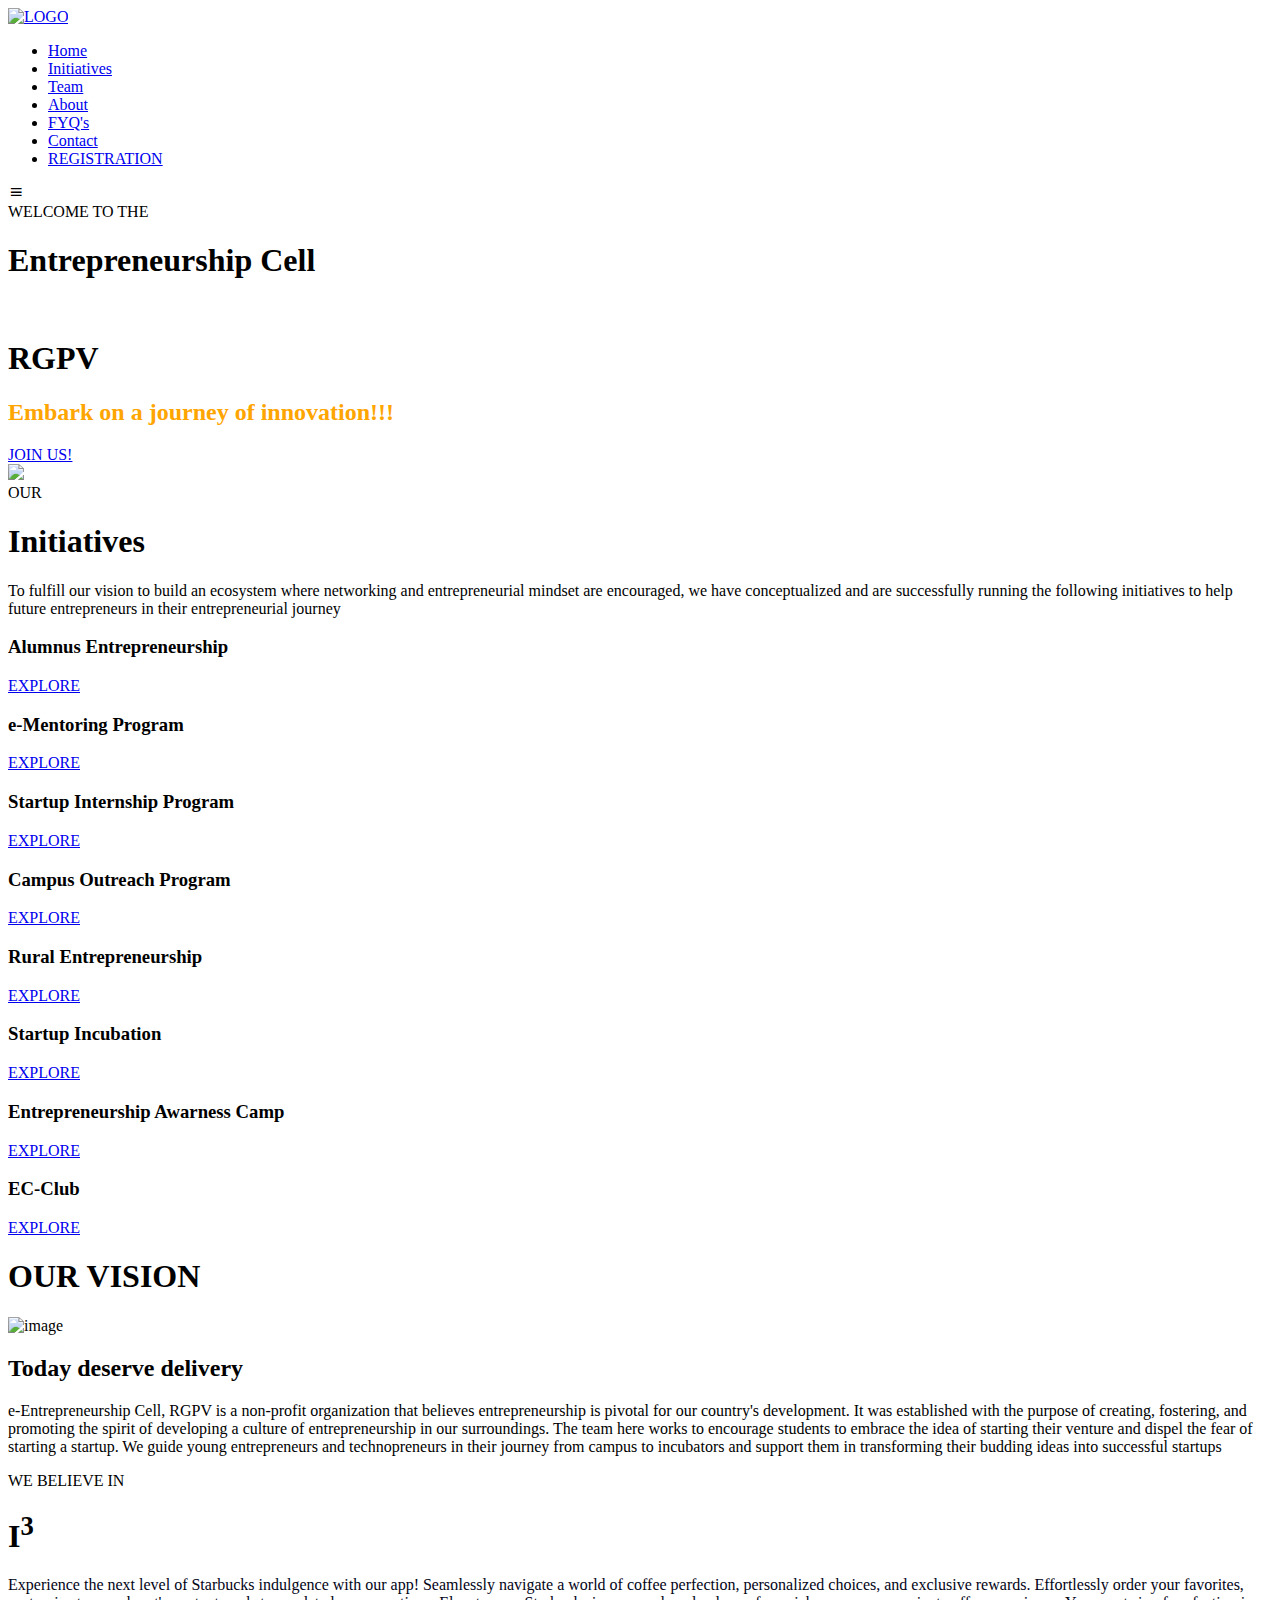
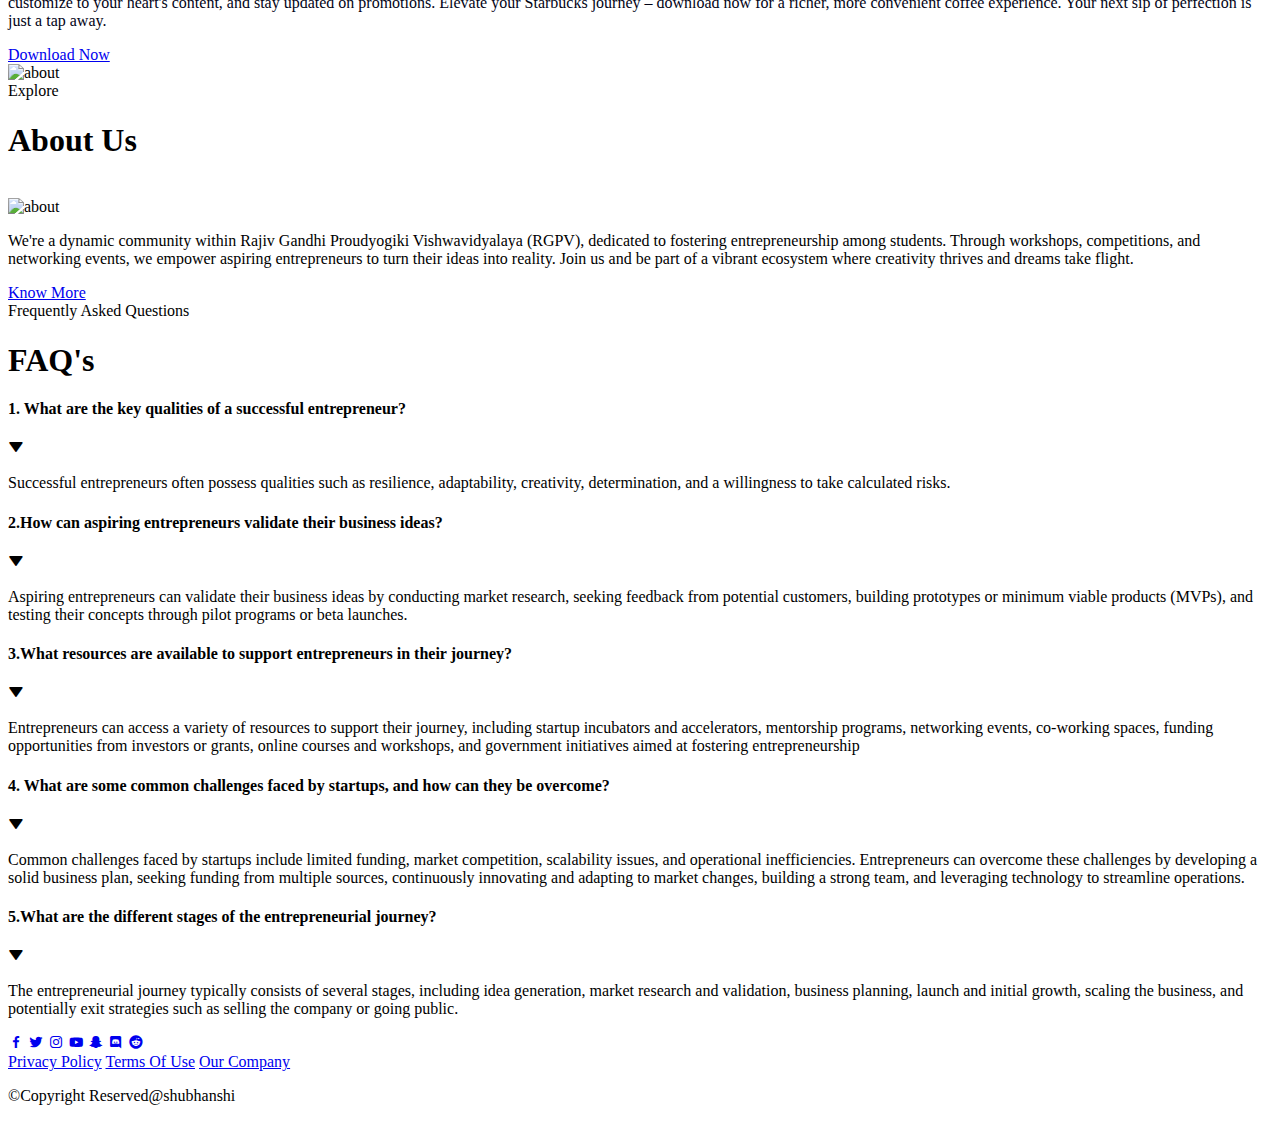
==== index.html @ 3ba3a5bb "Create index.html" ====
<!DOCTYPE html>
<html lang="en">
  <head>
    <meta charset="UTF-8">
    <meta name="viewport" content="width=device-width, initial-scale=1.0">
    <meta http-equiv="X-UA-Compatible" content="ie=edge">
    <title>E-CELL TASK-1</title>
    <!--link-->
    <link rel="stylesheet" href="style.css">
    <!--Box Icons-->
    <link rel="stylesheet"
  href="https://cdn.jsdelivr.net/npm/boxicons@latest/css/boxicons.min.css">
  <!--google font -->
  <link rel="preconnect" href="https://fonts.googleapis.com">
  <link rel="preconnect" href="https://fonts.gstatic.com" crossorigin>
  <link href="https://fonts.googleapis.com/css2?family=Poppins:ital,wght@0,100;0,200;0,300;0,400;0,500;0,600;0,700;0,800;0,900;1,100;1,200;1,300;1,400;1,500;1,600;1,700;1,800;1,900&display=swap" rel="stylesheet">
  </head>
  <body>
    <!--Navbar-->
    <header>
        <!--text-menu-->
        <a href="a" class="logo"><img src="https://th.bing.com/th/id/OIP.mnNMX0WMSMgkRVnvVs9aGgAAAA?rs=1&pid=ImgDetMain" alt="LOGO"></a>
        <ul class="navbar">
            <li><a href="#home">Home</a></li>
            <li><a href="#initiatives">Initiatives</a></li>
            <li><a href="team.html">Team</a></li>
            <li><a href="#about">About</a></li>
            <li><a href="#fyq">FYQ's</a></li>
            <li><a href="#contact">Contact</a></li>
            <li><a href="registration.html" class="button1">REGISTRATION</a></a></li>
        </ul>
        <!--menu-->
        <div class="bx bx-menu" id="menu-icon"></div>
    </header>
    <!--home-section-->
    <section class="home" id="home">
        <div class="home-text">
            <span>WELCOME TO THE</span>
            <div class="text"><H1> Entrepreneurship Cell </H1><br>
            <h1>RGPV</H1>
            <h2 style="color:orange">Embark on a journey of innovation!!!</H2></div>
            <a href="#" class="button1">JOIN US!</a>
        </div>
        <div class="home-img" alt="MAIN IMAGE">
          <img src="images/Screenshot 2024-04-17 234949-Photoroom.png-Photoroom.png",class="shape">
          
        </div>
    </section>
    <!--Initiative-SECTION-->
    <section class="initiatives" id="initiatives">
        <div class="heading">
          <span>OUR</span>
        <h1>Initiatives</h1>
        <p>To fulfill our vision to build an ecosystem where networking and entrepreneurial mindset are encouraged, we have conceptualized and are successfully running the following initiatives to help future entrepreneurs in their entrepreneurial journey</p>
      </div>
        <div class="container">
          <!--1coffee-->
          <div class="box">
            <div class="box-img">
              <h3>Alumnus Entrepreneurship</h3>
              <a href="#" class="button1-2">EXPLORE</a>
            </div>
          </div>
          <!--1coffee-->
          <div class="box">
            <div class="box-img">
              <h3>e-Mentoring Program</h3>
              <a href="#" class="button1-2">EXPLORE</a>
            </div>
          </div>
          <!--1coffee-->
          <div class="box">
            <div class="box-img">
              <h3>Startup Internship Program</h3>
              <a href="#" class="button1-2">EXPLORE</a>
            </div>
          </div>
          <!--1coffee-->
          <div class="box">
            <div class="box-img">
              <h3>Campus Outreach Program</h3>
              <a href="#" class="button1-2">EXPLORE</a>
            </div>
          </div>
          <!--1coffee-->
          <div class="box">
            <div class="box-img">
              <h3>Rural Entrepreneurship</h3>
              <a href="#" class="button1-2">EXPLORE</a>
            </div>
          </div>
          <!--1coffee-->
          <div class="box">
            <div class="box-img">
              <h3>Startup Incubation</h3>
              <a href="#" class="button1-2">EXPLORE</a>
            </div>
          </div>
          <!--1coffee-->
          <div class="box">
            <div class="box-img">
              <h3>Entrepreneurship Awarness Camp</h3>
              <a href="#" class="button1-2">EXPLORE</a>
            </div>
          </div>
          <!--1coffee-->
          <div class="box">
            <div class="box-img">
              <h3>EC-Club</h3>
              <a href="#" class="button1-2">EXPLORE</a>
            </div>
          </div>
        
      </div>
    </section>
    <!--ABOUT-->
  <section class="bg"  id="delivery">
    <div class="heading">
      <span></span>
      <h1>OUR VISION</h1>
    </div>
    <div class="container">
      <div class="delivery-img">
        <img src="https://www.ecellrgpv.com/assets/img/gallery/1.jpg" alt="image">
      </div>
      <div class="delivery-text">
        <h2>Today deserve delivery</h2>
        <p>e-Entrepreneurship Cell, RGPV is a non-profit organization that believes entrepreneurship is pivotal for our country's development. It was established with the purpose of creating, fostering, and promoting the spirit of developing a culture of entrepreneurship in our surroundings. The team here works to encourage students to embrace the idea of starting their venture and dispel the fear of starting a startup. We guide young entrepreneurs and technopreneurs in their journey from campus to incubators and support them in transforming their budding ideas into successful startups</p>
        </div>
    </div>
  </section>
  <section id="app">
    <!--APP-->
    <div class="heading">
      <span>WE BELIEVE IN </span>
      <h1>I<SUP>3</SUP></h1>
    </div>
    <div class="container">
      <div class="app-text">
        <h2></h2>
        <p style="color: rgb(2, 3,22);">
          Experience the next level of Starbucks indulgence with our app! Seamlessly navigate a world of coffee perfection, personalized choices, and exclusive rewards. Effortlessly order your favorites, customize to your heart's content, and stay updated on promotions. Elevate your Starbucks journey – download now for a richer, more convenient coffee experience. Your next sip of perfection is just a tap away.</p>
        <a href="#" class="button1">Download Now</a></div>
      <div class="app-img">
          <img src="images/Screenshot 2024-04-17 104556.png" alt="about">
        </div>
        </div>
     

      </div>
  </section>
  <!--ABOUT-->
     <section class="bg" id="about">
      <div class="heading">
        <span>Explore</span>
        <h1>About Us</h1>
      </div><br>
      <div class="about">
        <div class="about-img">
          <img src="https://ecellrgpv.com/assets/img/gallery/2.jpg" alt="about">
        </div>
        <div class="about-text">
          <p>We're a dynamic community within Rajiv Gandhi Proudyogiki Vishwavidyalaya (RGPV), dedicated to fostering entrepreneurship among students. Through workshops, competitions, and networking events, we empower aspiring entrepreneurs to turn their ideas into reality. Join us and be part of a vibrant ecosystem where creativity thrives and dreams take flight.</p>
          <a href="#" class="button1">Know More</a>
        </div>
      </div>
    </section>
    <!--fyq-->
    <section class="fqq" id="fyq">
      <div class="heading">
        <span>Frequently Asked Questions</span>
        <h1>FAQ's</h1>
      </div>
      <div class="accordian">
        <div class="question">
        <h4>1. What are the key qualities of a successful entrepreneur?</h4>
        <i class='more active bx bxs-down-arrow'></i>
      </div>
        <div class="answer active">
          <p>Successful entrepreneurs often possess qualities such as resilience, adaptability, creativity, determination, and a willingness to take calculated risks. </p>
        </div>
        </div>
      <div class="accordian">
        <div class="question">
        <h4>2.How can aspiring entrepreneurs validate their business ideas?
        </h4>
        <i class='more active bx bxs-down-arrow'></i>
        </div>
        <div class="answer active">
          <p>Aspiring entrepreneurs can validate their business ideas by conducting market research, seeking feedback from potential customers, building prototypes or minimum viable products (MVPs), and testing their concepts through pilot programs or beta launches.</p>
        </div>
      </div>
          <div class="accordian">
            <div class="question">
            <h4>3.What resources are available to support entrepreneurs in their journey?</h4>
            <i class='more active bx bxs-down-arrow'></i>
            </div>
            <div class="answer active">
              <p>Entrepreneurs can access a variety of resources to support their journey, including startup incubators and accelerators, mentorship programs, networking events, co-working spaces, funding opportunities from investors or grants, online courses and workshops, and government initiatives aimed at fostering entrepreneurship</p>
          </div></div>
          <div class="accordian">
              <div class="question">
              <h4>4. What are some common challenges faced by startups, and how can they be overcome?</h4>
              <i class='more active bx bxs-down-arrow'></i>
              </div>
              <div class="answer active">
                <p>Common challenges faced by startups include limited funding, market competition, scalability issues, and operational inefficiencies. Entrepreneurs can overcome these challenges by developing a solid business plan, seeking funding from multiple sources, continuously innovating and adapting to market changes, building a strong team, and leveraging technology to streamline operations.</p>
          </div></div>
          <div class="accordian">
            <div class="question">
            <h4>5.What are the different stages of the entrepreneurial journey?</h4>
            <i class='more active bx bxs-down-arrow'></i>
          </div>
            <div class="answer active">
              <p> The entrepreneurial journey typically consists of several stages, including idea generation, market research and validation, business planning, launch and initial growth, scaling the business, and potentially exit strategies such as selling the company or going public.</p>
            </div>
      </div>
    </section>
    <!--contact-->
    <section class="contact" id="contact">
      <div class="social-media">
      <a href="#"><i class="bx bxl-facebook"></i></a>
      <a href="#"><i class="bx bxl-twitter"></i></a>
      <a href="#"><i class="bx bxl-instagram"></i></a>
      <a href="#"><i class="bx bxl-youtube"></i></a>
      <a href="#"><i class="bx bxl-snapchat"></i></a>
      <a href="#"><i class="bx bxl-discord"></i></a>
      <a href="#"><i class="bx bxl-reddit"></i></a>
      </div>
      <div class="links">
        <a href="#">Privacy Policy</a>
        <a href="#">Terms Of Use</a>
        <a href="#">Our Company</a>
      </div>
      <p>&#169;Copyright Reserved@shubhanshi</p>
    </section>



    <!--js link-->
	<script src="main.js"></script>
  </body>
</html>
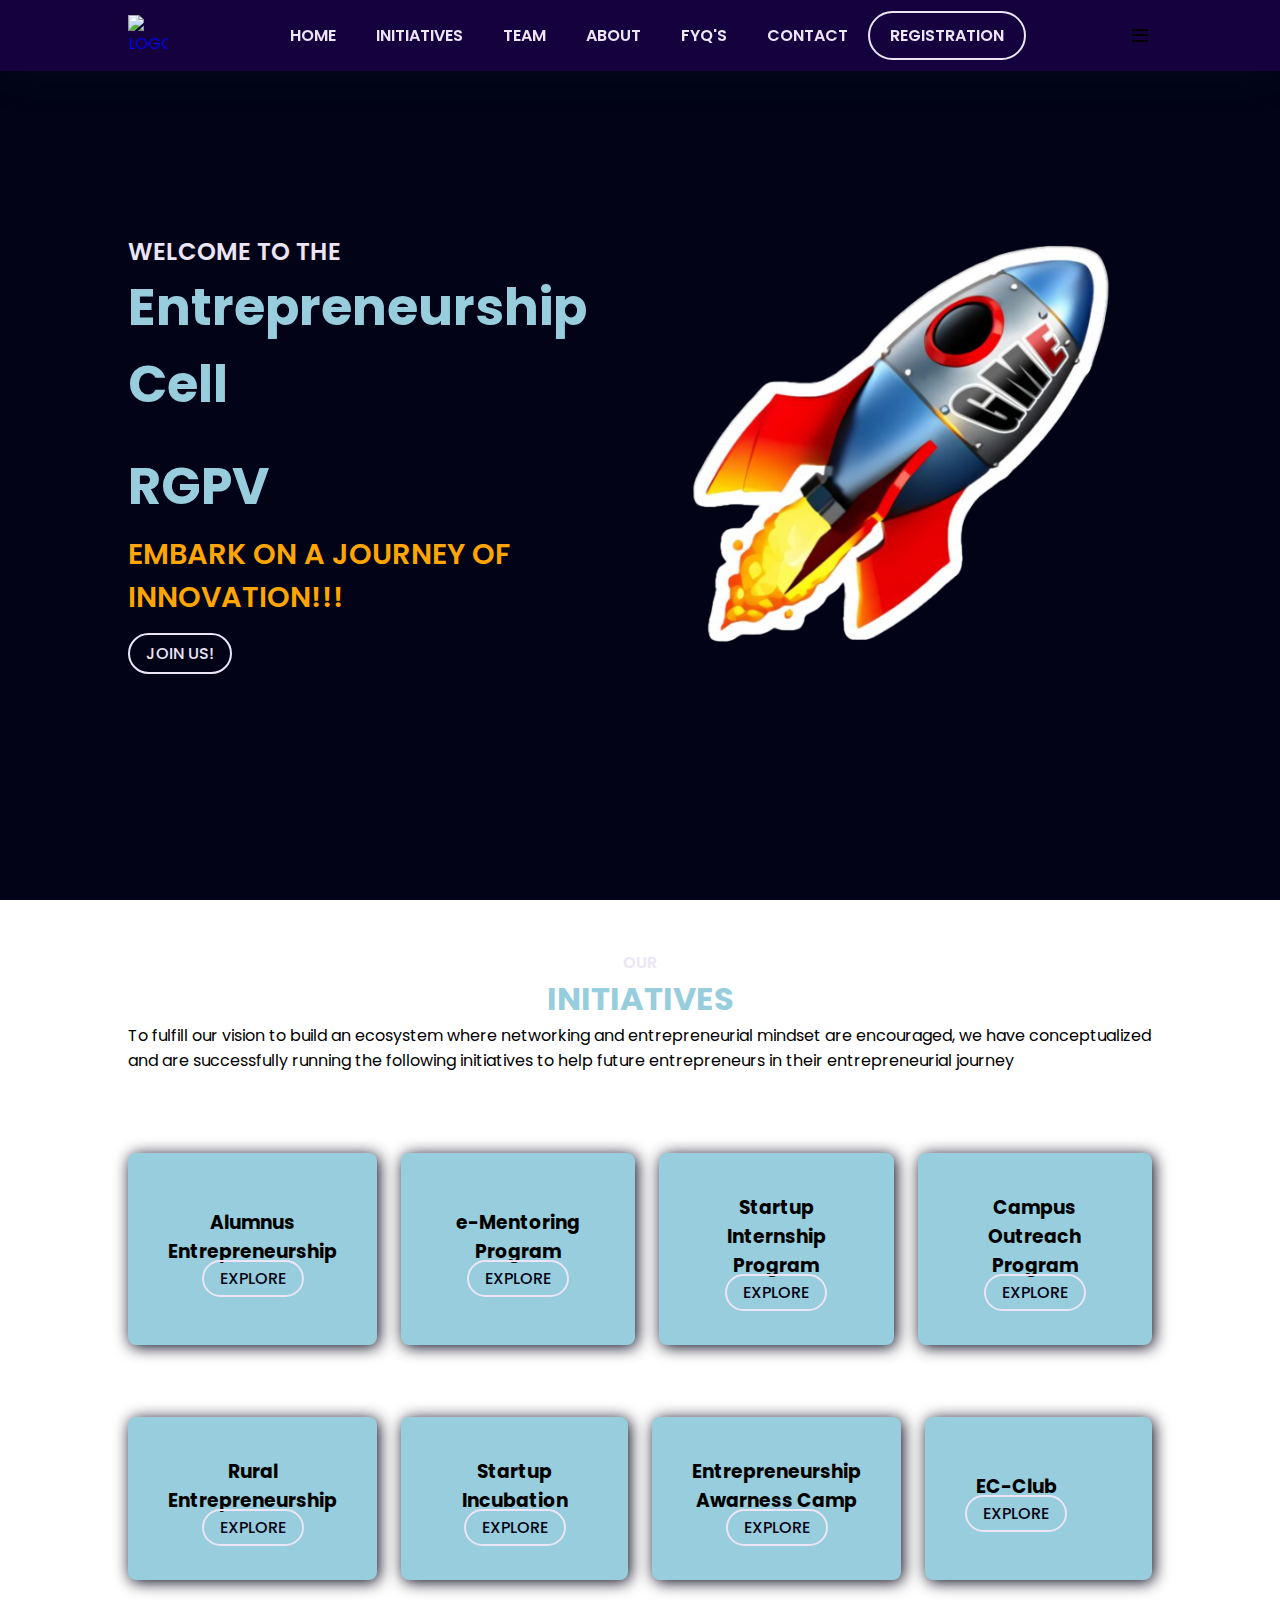
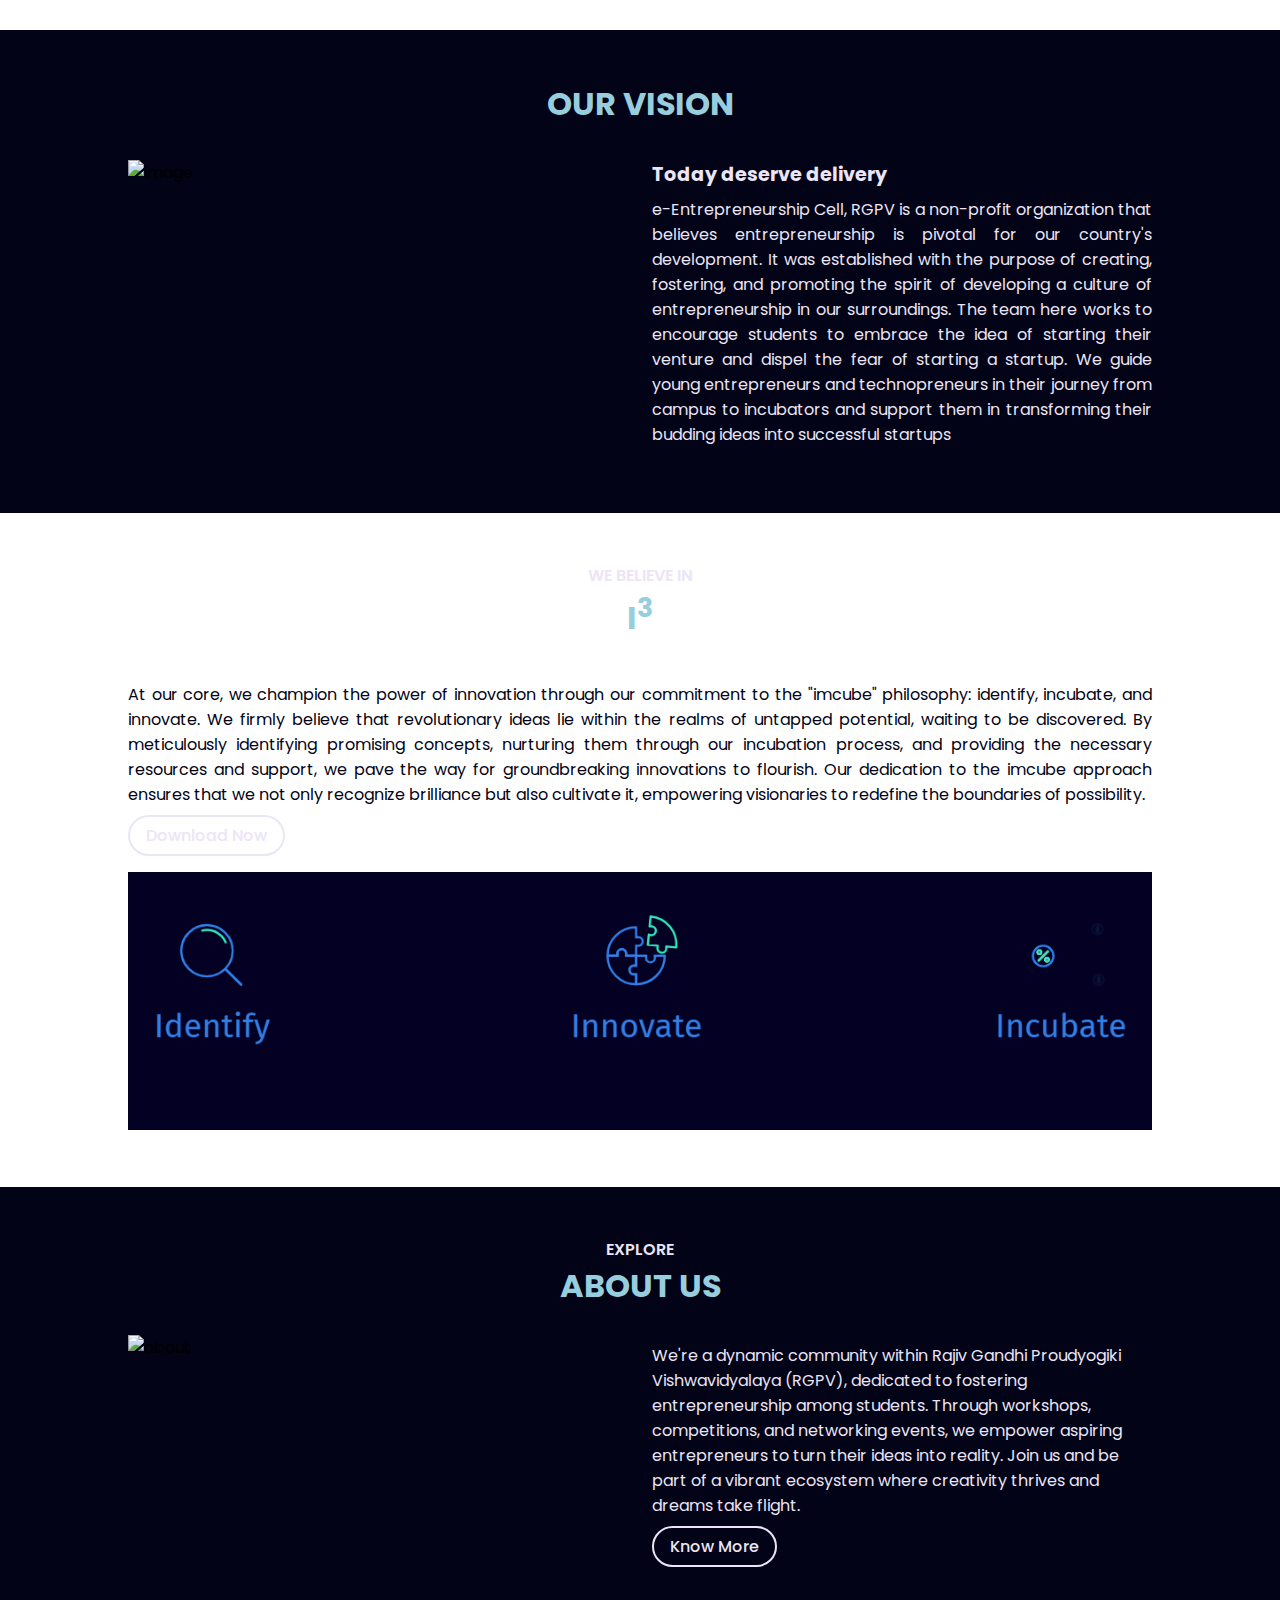
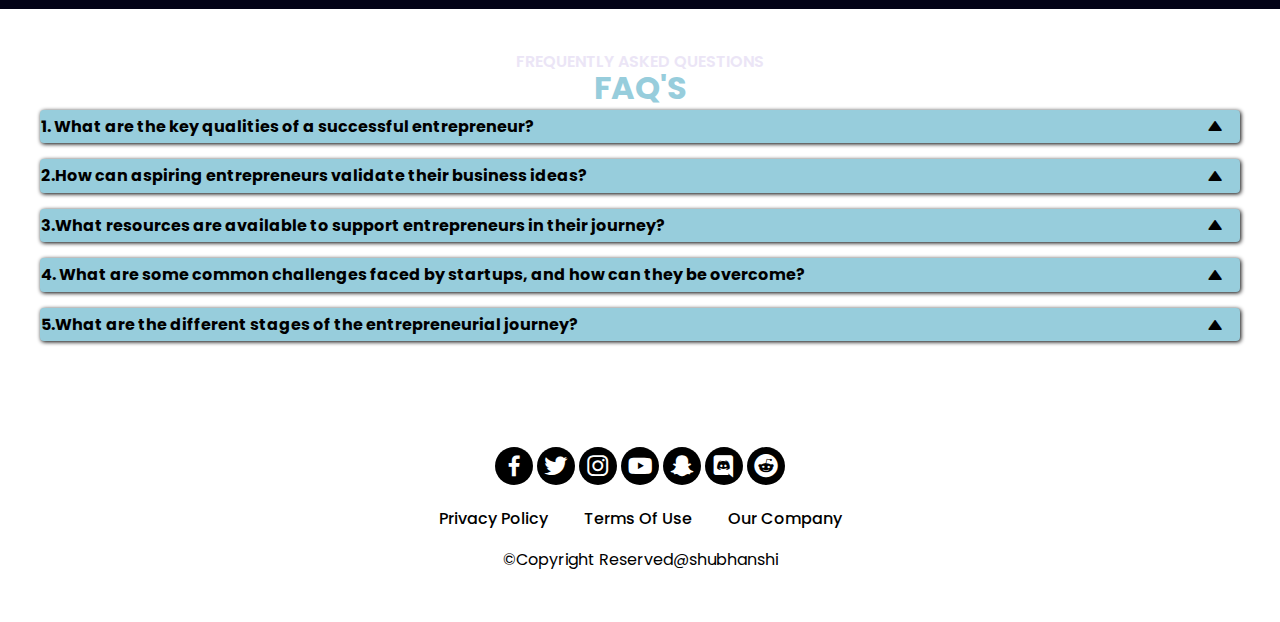
==== commit edc1bcfe: "index.html" ====
--- a/index.html
+++ b/index.html
@@ -50,9 +50,8 @@
     <section class="initiatives" id="initiatives">
         <div class="heading">
           <span>OUR</span>
-        <h1>Initiatives</h1>
+        <h1>Initiatives</h1></div>
         <p>To fulfill our vision to build an ecosystem where networking and entrepreneurial mindset are encouraged, we have conceptualized and are successfully running the following initiatives to help future entrepreneurs in their entrepreneurial journey</p>
-      </div>
         <div class="container">
           <!--1coffee-->
           <div class="box">
@@ -139,7 +138,7 @@
       <div class="app-text">
         <h2></h2>
         <p style="color: rgb(2, 3,22);">
-          Experience the next level of Starbucks indulgence with our app! Seamlessly navigate a world of coffee perfection, personalized choices, and exclusive rewards. Effortlessly order your favorites, customize to your heart's content, and stay updated on promotions. Elevate your Starbucks journey – download now for a richer, more convenient coffee experience. Your next sip of perfection is just a tap away.</p>
+         At our core, we champion the power of innovation through our commitment to the "imcube" philosophy: identify, incubate, and innovate. We firmly believe that revolutionary ideas lie within the realms of untapped potential, waiting to be discovered. By meticulously identifying promising concepts, nurturing them through our incubation process, and providing the necessary resources and support, we pave the way for groundbreaking innovations to flourish. Our dedication to the imcube approach ensures that we not only recognize brilliance but also cultivate it, empowering visionaries to redefine the boundaries of possibility.</p>
         <a href="#" class="button1">Download Now</a></div>
       <div class="app-img">
           <img src="images/Screenshot 2024-04-17 104556.png" alt="about">
--- a/style.css
+++ b/style.css
@@ -0,0 +1,332 @@
+*{
+    margin:0;
+    padding: 0;
+    box-sizing: border-box;
+    scroll-padding-top: 2rem;
+    text-decoration: none;
+    scroll-behavior: smooth;
+    list-style: none;
+    font-family: "Poppins",sans-serif;
+}
+:root{
+   --main-color:#97cddc ;
+   --second-color:#ebe5f6;
+}
+section{
+    padding: 50px 10%;
+}
+img{
+    width:100%;
+}
+.ADVENTURE{
+    display: flex;
+    flex-wrap: wrap;
+    gap: 1rem;
+    margin-top: 5rem; 
+}
+
+header{
+    position: fixed;
+    top: 0;
+    right: 0;
+    z-index: 1000;
+    display: flex;
+    align-items: center;
+    justify-content: space-between;
+    background: #15013e;
+    background-size: cover;
+    box-shadow: 0px 4px 41px rgb(14 55 54/14%);
+    padding: 15px 10%;
+    transition: 0.2s;
+    width: 100%;
+}
+.logo{
+    display: flex;
+    align-items: center;
+}
+.logo img{
+    width:40px;
+}
+.navbar{
+    display: flex;
+}
+.navbar a{
+    font-size: 1rem;
+    padding:11px 20px;
+    color: var(--second-color);
+    font-weight: 600;
+    text-transform: uppercase;
+}
+.navbar a:hover{
+   color: var(--main-color); 
+}
+#menu-icon{
+    font-size: 24px;
+    cursor: pointer;
+    z-index: 1001;
+    display:initial;
+}
+*::selection{
+    color: #000000;
+    background:var(--main-color) ;
+}
+.home{
+    width: 100%;
+    min-height: 100vh;
+    display: flex;
+    flex-wrap: wrap;
+    align-items: center;
+    background: rgb(2, 3, 22);
+    gap: 1rem;
+}
+
+.home-text{
+    flex: 1 1 17rem;
+}
+.home-img{
+    flex: 1 1 17rem; 
+}
+.home-img img{
+    animation: animate_1 3s linear infinite;}
+@keyframes animate_1 {
+    0%{
+      transform: translate(-11px,0);  
+    }
+    50%{
+        transform: translate(-0px,-11px);  
+    }
+    100%{
+        transform: translate(-11px,0);  
+    
+    }
+}
+.home-text span{
+    font-size: 1.5rem;
+    text-transform: uppercase;
+    font-weight: 600;
+    color: var(--second-color);
+}
+.home-text h1{
+    font-size: 3.2rem;
+    color: var(--main-color);
+    font-weight: bolder;
+}
+.home-text h2{
+     font-size: 1.8rem;
+     font-weight: 600;
+     color: var(--second-color);
+     margin: 0.5rem 0 1.4rem;
+     text-transform:uppercase;
+}
+.button1{
+    padding: 7px 16px;
+    border: 2px solid var(--second-color);
+    border-radius: 40px;
+    color: var(--second-color);
+    font-weight: 500;
+}
+.button1:hover{
+    color:  #fff;
+    background: var(--second-color);
+}
+.button1-2{
+    padding: 5px 16px;
+    border: 2px solid var(--second-color);
+    border-radius: 40px;
+    color:  rgb(2, 3, 22);
+    font-weight: 500;
+}
+.button1-2:hover{
+    color:rgb(16, 24, 170) ;
+    background: var(--second-color);
+}
+
+
+.heading{
+    text-align: center;
+    text-transform: uppercase;
+}
+.heading  span{
+    font-size: 1rem;
+    font-weight: 600;
+    color: var(--second-color);
+}
+.heading h1{
+    font-size: 2rem;
+    color: var(--main-color);
+}
+.container{
+   display: flex;
+   flex-wrap: wrap;
+   gap: 1rem;
+   margin-top: 5rem; 
+}
+ .container .box{
+    flex:1 1 10rem;
+    background: var(--main-color);
+    padding: 40px;
+    display: flex;
+    text-align: center;
+    flex-direction:row;
+    flex-wrap: wrap;
+    align-items: center;
+    margin-top: 3rem;
+    border-radius: 0.5rem;
+    box-shadow: 2px 2px 16px  rgb(2, 3, 22);
+}
+
+.coffee-container .box .star .bx{
+    color: #1700ab;
+}
+.coffee-container .box h2{
+    color: #ebdbc8;
+    font-size:1.2rem;
+}
+.coffee-container .box span{
+    color: #ebdbc7;
+    font-size:1.4rem;
+    font-weight: 500;
+    margin: 0.2rem 0 0.5rem;
+}
+.box .button1{
+    border:2px solid  #ebdbc8;
+    color:  #ebdbc8;
+}
+.box .button1:hover{
+    background:#ebdbc8;
+    color: var(--second-color);
+}
+.container{
+    display: flex;
+    flex-wrap: wrap;
+    gap: 1.5rem;
+    margin-top: 2rem;
+}
+.delivery-img{
+    flex:1 1 21rem;
+}
+.delivery-text,.app-text{
+   flex:1 1 21rem;
+}
+.delivery-text h2,.app-text h2{
+    font-size: 1.2rem;
+    color: var(--second-color);
+}
+.delivery-text p,.app-text p{
+    margin: 0.5rem 0 1rem;
+    text-align: justify;
+    color: var(--second-color);
+}
+.bg{
+    background-color:rgb(2, 3, 22);
+}
+.about{
+    display: flex;
+    flex-wrap: wrap;
+    gap:1.5rem;
+}
+.about-img{
+    flex: 1 1 17rem;
+}
+.about-text{
+    flex:1 1 17rem;
+}
+.about-text h2{
+    font-size: 1.2rem;
+    color: var(--second-color);
+}
+.about-text p{
+    margin: 0.5rem 0 1rem;
+    color: var(--second-color);
+}
+.contact{
+    display: flex;
+    flex-direction: column;
+    align-items: center;
+}
+.social-media a{
+    font-size: 28px;
+    margin: 0px;
+}
+.social-media a .bx{
+    padding: 5px;
+    color: #fff;
+    background: black;
+    border-radius: 50%;
+}
+.social-media a .bx:hover{
+    background: var(--main-color);
+} 
+.links{
+    margin: 1rem 0 1rem;
+}
+.links a{
+    font-size: 1rem;
+    font-weight: 500;
+    color: var(--first-color);
+    padding: 1rem;
+}
+@media (max-width:1150px){
+    header{
+        padding: 18px 7%;
+    }
+    section{
+        padding: 50px 7%;
+    }
+    .home-text h1{
+        font-size: 3rem;
+    }
+    .home-text h2{
+        font-size: 1.5rem;
+    }
+}
+@media (max-width:991px){
+    header{
+        padding: 18px 4%;
+    }
+    section{
+        padding: 50px 4%;
+    }
+    .home-text h1{
+        font-size: 3rem;
+    }
+    .home-text h2{
+        font-size: 1.5rem;
+    }
+}
+@media (max-width:768px){
+    header{
+        padding: 11px 4%;}}
+.fqq{
+     line-height: 1.6rem;
+     padding: 40px;
+}
+.accordian{
+    background-color: var(--main-color);
+    padding: 4px 1px;
+    margin-bottom: 16px;
+    border-radius: 4px;
+    box-shadow:1px 1px 4px #000000;
+    margin-top: 9px;
+    cursor: pointer;
+
+}
+.question{
+    display: flex;
+    align-items: center;
+    justify-content: space-between;
+}
+
+.more{
+    margin-right: 16px;
+    transition: transform 0.2s;
+}
+.more.active{
+    transform: rotate(-180deg);
+}
+.answer{
+    color:#15013e;
+    max-height:0;
+    overflow: hidden;
+    transition: max-height 0.2s;
+}
